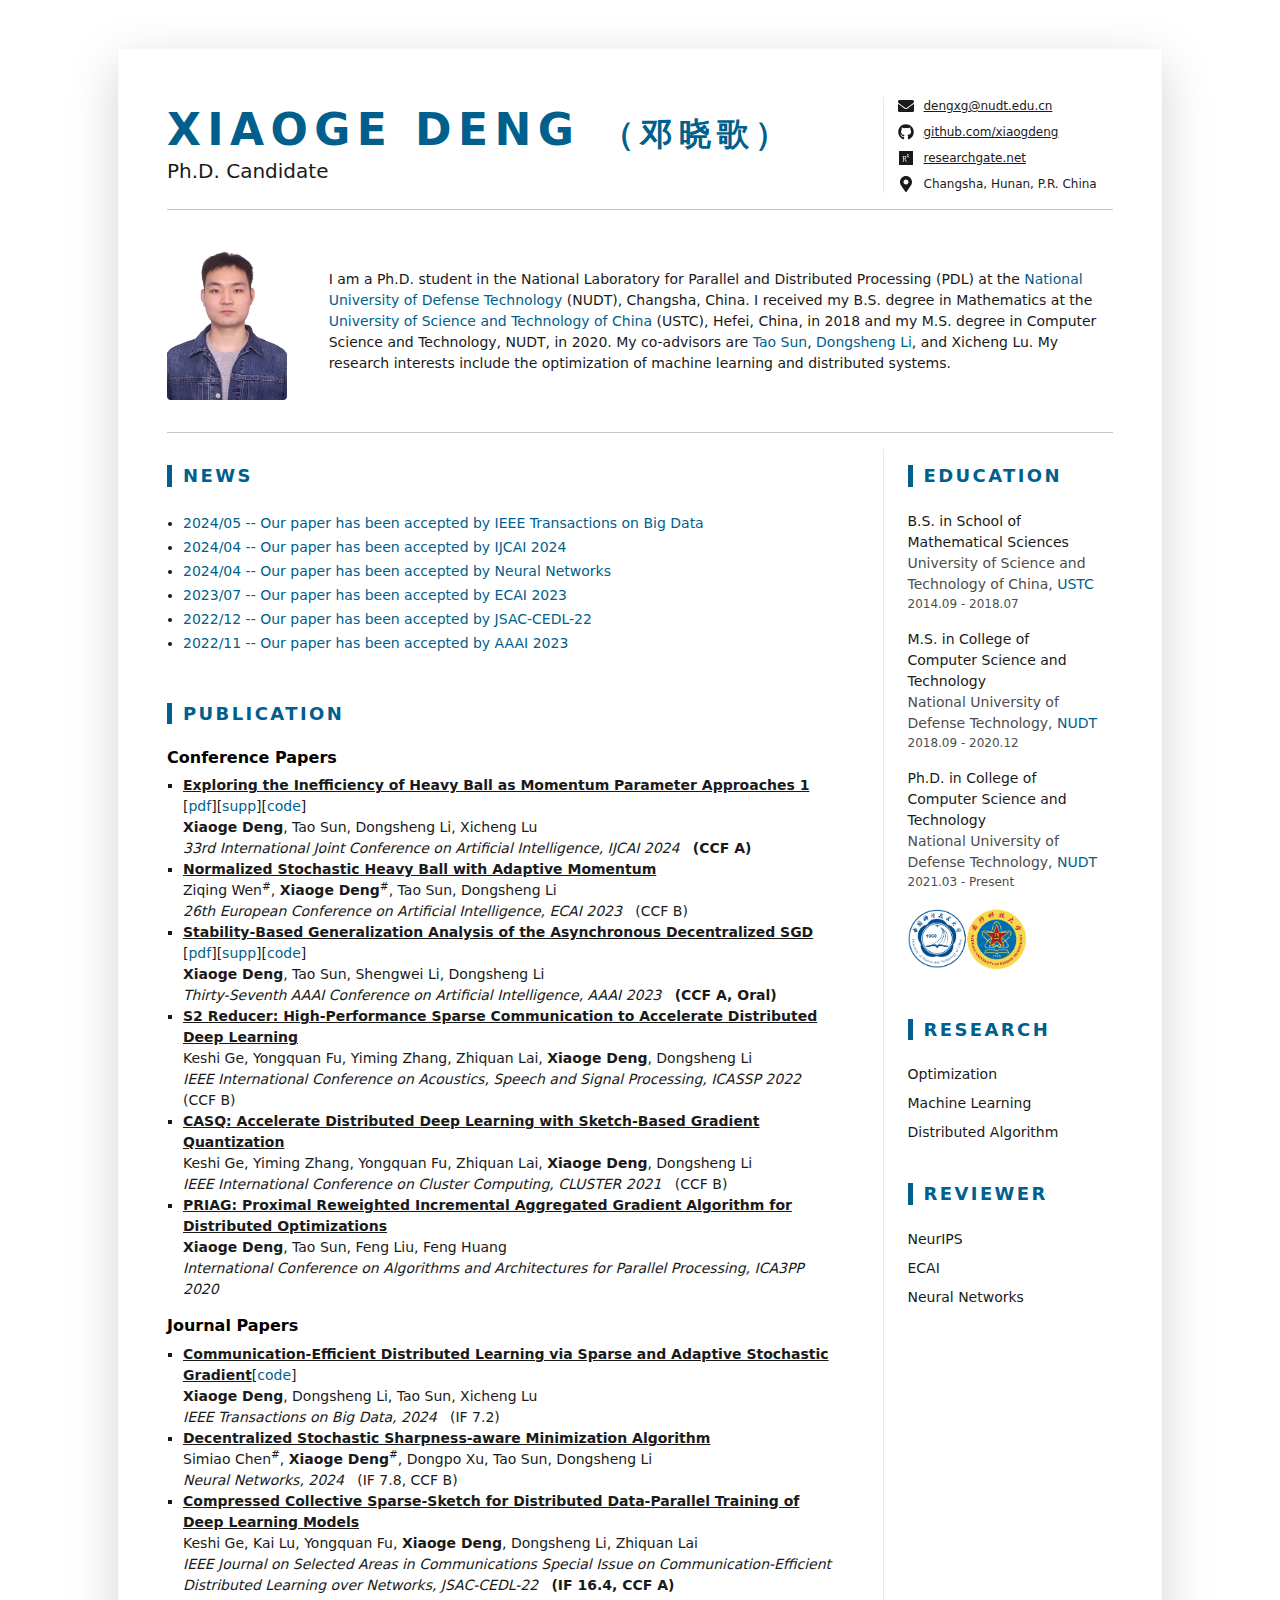
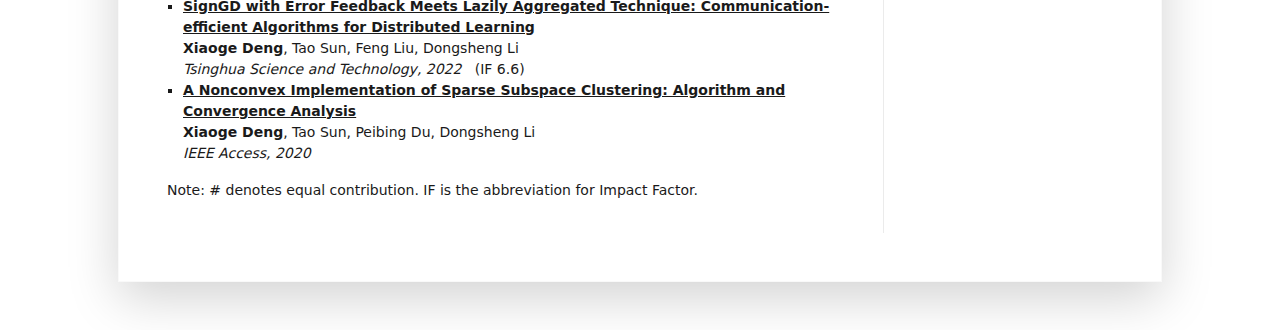
==== index.html @ db587e83 "reviewer" ====
<!DOCTYPE html>
<html lang="en"> 
<head>
	<!--
	<title>Homepage of Xiaoge Deng</title>
	-->
	<title>Xiaoge Deng 邓晓歌</title>
	
	<!-- Meta -->
	<meta charset="utf-8">
	<meta http-equiv="X-UA-Compatible" content="IE=edge">
	<meta name="viewport" content="width=device-width, initial-scale=1.0">
	<meta name="description" content="from the free template 'DevResume' of Xiaoying Riley at 3rd Wave Media">
	<meta name="author" content="dxiaog" >
	<meta name="msvalidate.01" content="BFFDCE0091F31E908159C01A692E9F1B" /> <!-- for url search service of Bing -->
	<link rel="shortcut icon" href="assets/images/ya.svg">
	
	<!-- Google Fonts -->
	<link href="https://fonts.googleapis.com/css?family=Roboto:300,400,500,700,900" rel="stylesheet">
	
	<!-- FontAwesome JS-->
	<script defer src="assets/fontawesome/js/all.min.js"></script>
	
	<!-- Theme CSS -->  
	<link id="theme-style" rel="stylesheet" href="assets/css/devresume.css">

	<!-- Highlight Anchors -->
	<style>
        a:target
		{
			background: hsla(93,60%,80%,0.5);
		}
    </style>
</head>

<body>
	
	<div class="main-wrapper">
		<div class="container px-3 px-lg-5">
			<article class="resume-wrapper mx-auto theme-bg-light p-5 mb-5 my-5 shadow-lg">
				
				<div class="resume-header">
					<div class="row align-items-center">
						<div class="resume-title col-12 col-md-6 col-lg-8 col-xl-9">
							<h2 class="resume-name mb-0 text-uppercase">Xiaoge Deng <font size="6">（邓晓歌）</font></h2>
							<div class="resume-tagline mb-3 mb-md-0">
								Ph.D. Candidate
							</div>
						</div><!--//resume-title-->
						<div class="resume-contact col-12 col-md-6 col-lg-4 col-xl-3">
							<ul class="list-unstyled mb-0">
								<li class="mb-2"><i class="fas fa-envelope fa-fw fa-lg me-2"></i><a class="resume-link" href="mailto:dengxg@nudt.edu.cn">dengxg@nudt.edu.cn</a></li>
								<li class="mb-2"><i class="fab fa-github fa-fw fa-lg me-2"></i><a class="resume-link" href="https://github.com/xiaogdeng">github.com/xiaogdeng</a></li>
								<li class="mb-2"><i class="fab fa-researchgate fa-fw fa-lg me-2"></i><a class="resume-link" href="https://www.researchgate.net/profile/Xiaoge-Deng">researchgate.net</a></li>
								<li class="mb-0"><i class="fas fa-map-marker-alt fa-fw fa-lg me-2"></i>Changsha, Hunan, P.R. China</li>
							</ul>
						</div><!--//resume-contact-->
					</div><!--//row-->
					
				</div><!--//resume-header-->
				<hr>
				<div class="resume-intro py-3">
					<div class="row align-items-center">
						<div class="col-12 col-md-3 col-xl-2 text-center">
						    <img class="resume-profile-image mb-3 mb-md-0 me-md-5  ms-md-0 rounded mx-auto" src="assets/images/resume.jpg" alt="image">
						</div>
						
						<div class="col text-start">
							<p class="mb-0">I am a Ph.D. student in the National Laboratory for Parallel and Distributed Processing (PDL) at the <a class="resume-link-no-underline" href="https://www.nudt.edu.cn/"> National University of Defense Technology</a> (NUDT), Changsha, China. I received my B.S. degree in Mathematics at the <a class="resume-link-no-underline" href="https://www.ustc.edu.cn/">University of Science and Technology of China</a> (USTC), Hefei, China, in 2018 and my M.S. degree in Computer Science and Technology, NUDT, in 2020. My co-advisors are <a class="resume-link-no-underline" href="https://nudtsuntao1991.github.io/">Tao Sun</a>, <a class="resume-link-no-underline" href="https://www.researchgate.net/profile/Dongsheng-Li-3">Dongsheng Li</a>, and Xicheng Lu. My research interests include the optimization of machine learning and distributed systems.</p>
						</div><!--//col-->
					</div>
				</div><!--//resume-intro-->
				<hr>
				<div class="resume-body">
					<div class="row">
						<div class="resume-main col-12 col-lg-8 col-xl-9   pe-0   pe-lg-5">
							<section class="news-section py-3">
								<h3 class="text-uppercase resume-section-heading mb-4">News</h3>
								<div class="item mb-3">
									<div class="item-content">
										<ul class="resume-list-dot">
											<li> <a class="resume-link-no-underline" href="#tbd_2405">2024/05  --  Our paper has been accepted by IEEE Transactions on Big Data</a> </li>
											<li> <a class="resume-link-no-underline" href="#ijcai_2404">2024/04  --  Our paper has been accepted by IJCAI 2024</a> </li>
											<li> <a class="resume-link-no-underline" href="#nn_2404">2024/04  --  Our paper has been accepted by Neural Networks</a> </li>
											<li> <a class="resume-link-no-underline" href="#ecai_2307">2023/07  --  Our paper has been accepted by ECAI 2023</a> </li>
										    <li> <a class="resume-link-no-underline" href="#jsac_2212">2022/12  --  Our paper has been accepted by JSAC-CEDL-22</a> </li>
											<li> <a class="resume-link-no-underline" href="#aaai_2211">2022/11  --  Our paper has been accepted by AAAI 2023</a> </li>
										</ul>
									</div>
								</div><!--//item-->

							</section><!--//work-section-->

							
							<section class="publication-section py-3">
								<h3 class="text-uppercase resume-section-heading mb-4">Publication</h3>
								<div class="item mb-3">
									<div class="item-heading row align-items-center mb-2">
										<h4 class="item-title col-12 col-md-6 col-lg-8 mb-2 mb-md-0">Conference Papers</h4>
									</div>
									<div class="item-content">
										<ul class="resume-list-square">
											<!--
												<a class="resume-link-publication" href="not_found.html">Not found</a> <br>
											-->
											<li>
												<a id="ijcai_2404" class="resume-link-publication" href="https://www.researchgate.net/publication/379894552">Exploring the Inefficiency of Heavy Ball as Momentum Parameter Approaches 1</a> [<a class="resume-link-no-underline" href="pdfs/shbdw.pdf">pdf</a>][<a class="resume-link-no-underline" href="pdfs/Supplementary_Material_for_shbdw.pdf">supp</a>][<a class="resume-link-no-underline" href="https://github.com/xiaogdeng/SHB-DW">code</a>]<br>
												<b>Xiaoge Deng</b>, Tao Sun, Dongsheng Li, Xicheng Lu<br>
												<i>33rd International Joint Conference on Artificial Intelligence, IJCAI 2024</i> &nbsp; <b>(CCF A)</b>
											</li>
											<li>
												<a id="ecai_2307" class="resume-link-publication" href="https://www.researchgate.net/publication/372767787">Normalized Stochastic Heavy Ball with Adaptive Momentum</a> <br>
												Ziqing Wen<sup>#</sup>, <b>Xiaoge Deng</b><sup>#</sup>, Tao Sun, Dongsheng Li<br>
												<i>26th European Conference on Artificial Intelligence, ECAI 2023</i> &nbsp; (CCF B)
											</li>
											<li>
												<a id="aaai_2211" class="resume-link-publication" href="https://ojs.aaai.org/index.php/AAAI/article/view/25894">Stability-Based Generalization Analysis of the Asynchronous Decentralized SGD</a> [<a class="resume-link-no-underline" href="pdfs/Gen-ADSGD.pdf">pdf</a>][<a class="resume-link-no-underline" href="pdfs/Supplementary_Material_for_Gen-ADSGD.pdf">supp</a>][<a class="resume-link-no-underline" href="https://github.com/xiaogdeng/Generalization-ADSGD">code</a>]<br>
												<b>Xiaoge Deng</b>, Tao Sun, Shengwei Li, Dongsheng Li<br>
												<i>Thirty-Seventh AAAI Conference on Artificial Intelligence, AAAI 2023</i> &nbsp; <b>(CCF A, Oral)</b>
											</li>
											<li>
												<a class="resume-link-publication" href="https://ieeexplore.ieee.org/document/9747408">S2 Reducer: High-Performance Sparse Communication to Accelerate Distributed Deep Learning</a> <br>
												Keshi Ge, Yongquan Fu, Yiming Zhang, Zhiquan Lai, <b>Xiaoge Deng</b>, Dongsheng Li<br>
												<i>IEEE International Conference on Acoustics, Speech and Signal Processing, ICASSP 2022</i> &nbsp; (CCF B)
											</li>
											<li>
												<a class="resume-link-publication" href="https://ieeexplore.ieee.org/document/9555965">CASQ: Accelerate Distributed Deep Learning with Sketch-Based Gradient Quantization</a> <br>
												Keshi Ge, Yiming Zhang, Yongquan Fu, Zhiquan Lai, <b>Xiaoge Deng</b>, Dongsheng Li<br>
												<i>IEEE International Conference on Cluster Computing, CLUSTER 2021</i> &nbsp; (CCF B)
											</li>
											<li>
												<a class="resume-link-publication" href="https://link.springer.com/chapter/10.1007/978-3-030-60245-1_34">PRIAG: Proximal Reweighted Incremental Aggregated Gradient Algorithm for Distributed Optimizations</a> <br>
												<b>Xiaoge Deng</b>, Tao Sun, Feng Liu, Feng Huang<br>
												<i>International Conference on Algorithms and Architectures for Parallel Processing, ICA3PP 2020</i>
											</li>
										</ul>
									</div>
								</div><!--//item-->

								<div class="item mb-3">
									<div class="item-heading row align-items-center mb-2">
										<h4 class="item-title col-12 col-md-6 col-lg-8 mb-2 mb-md-0">Journal Papers</h4>
									</div>
									<div class="item-content">
										<ul class="resume-list-square">
											<!--
											<li>
												<a class="resume-link-publication" href="https://ieeexplore.ieee.org/document/9040629">A Nonconvex Implementation of Sparse Subspace Clustering: Algorithm and Convergence Analysis</a> [<a class="resume-link-no-underline" href="not_found.html">code</a>]<br>
												Xiaoge Deng, Tao Sun, Peibing Du, Dongsheng Li<br>
												<i>IEEE Access 2020</i>
											</li>
											-->
											<li>
												<a id="tbd_2405" class="resume-link-publication" href="https://ieeexplore.ieee.org/document/10542408">Communication-Efficient Distributed Learning via Sparse and Adaptive Stochastic Gradient</a>[<a class="resume-link-no-underline" href="https://github.com/xiaogdeng/SASG">code</a>]<br>
												<b>Xiaoge Deng</b>, Dongsheng Li, Tao Sun, Xicheng Lu<br>
												<i>IEEE Transactions on Big Data, 2024</i> &nbsp; (IF 7.2)
											</li>
											<li>
												<a id="nn_2404" class="resume-link-publication" href="https://www.sciencedirect.com/science/article/pii/S0893608024002491">Decentralized Stochastic Sharpness-aware Minimization Algorithm</a><br>
												Simiao Chen<sup>#</sup>, <b>Xiaoge Deng</b><sup>#</sup>, Dongpo Xu, Tao Sun, Dongsheng Li<br>
												<i>Neural Networks, 2024</i> &nbsp; (IF 7.8, CCF B)
											</li>
											<li>
												<a id="jsac_2212" class="resume-link-publication" href="https://ieeexplore.ieee.org/document/10050389">Compressed Collective Sparse-Sketch for Distributed Data-Parallel Training of Deep Learning Models</a><br>
												Keshi Ge, Kai Lu, Yongquan Fu, <b>Xiaoge Deng</b>, Dongsheng Li, Zhiquan Lai<br>
												<i>IEEE Journal on Selected Areas in Communications Special Issue on Communication-Efficient Distributed Learning over Networks, JSAC-CEDL-22</i> &nbsp; <b>(IF 16.4, CCF A)</b>
											</li>
											<li>
												<a class="resume-link-publication" href="https://ieeexplore.ieee.org/document/9515790">SignGD with Error Feedback Meets Lazily Aggregated Technique: Communication-efficient Algorithms for Distributed Learning</a> <br>
												<b>Xiaoge Deng</b>, Tao Sun, Feng Liu, Dongsheng Li<br>
												<i>Tsinghua Science and Technology, 2022</i> &nbsp; (IF 6.6)
											</li>	
											<li>
												<a class="resume-link-publication" href="https://ieeexplore.ieee.org/document/9040629">A Nonconvex Implementation of Sparse Subspace Clustering: Algorithm and Convergence Analysis</a> <br>
												<b>Xiaoge Deng</b>, Tao Sun, Peibing Du, Dongsheng Li<br>
												<i>IEEE Access, 2020</i>
											</li>
										</ul>
										Note: # denotes equal contribution. IF is the abbreviation for Impact Factor.
									</div>
								</div><!--//item-->

							</section><!--//project-section-->	
						</div><!--//resume-main-->
						
					

						<aside class="resume-aside col-12 col-lg-4 col-xl-3 px-lg-4 pb-lg-4">
									<section class="education-section py-3">
										<h3 class="text-uppercase resume-section-heading mb-4">Education</h3>
										<ul class="list-unstyled resume-education-list">
											<li class="mb-3">
												<div class="resume-degree font-weight-bold">B.S. in School of Mathematical Sciences</div>
												<div class="resume-degree-org text-muted">University of Science and Technology of China, <a class="resume-link-no-underline" href="https://www.ustc.edu.cn/">USTC</a></div>
												<div class="resume-degree-time text-muted">2014.09 - 2018.07</div>
											</li>
											<li class="mb-3">
												<div class="resume-degree font-weight-bold">M.S. in College of Computer Science and Technology</div>
												<div class="resume-degree-org text-muted">National University of Defense Technology, <a class="resume-link-no-underline" href="https://www.nudt.edu.cn/"> NUDT</a></div>
												<div class="resume-degree-time text-muted">2018.09 - 2020.12</div>
											</li>
											<li class="mb-3">
												<div class="resume-degree font-weight-bold">Ph.D. in College of Computer Science and Technology</div>
												<div class="resume-degree-org text-muted">National University of Defense Technology, <a class="resume-link-no-underline" href="https://www.nudt.edu.cn/"> NUDT</a></div>
												<div class="resume-degree-time text-muted">2021.03 - Present</div>
											</li>
											<li class="mb-0">
												<div class="col-12 col-md-3 col-xl-2 text-center">
													<img class="resume-profile-image mb-3 mb-md-0 me-md-5  ms-md-0 rounded mx-auto" src="assets/images/edulogo.jpg" alt="image">
												</div>
											</li>
										</ul>
									</section><!--//education-section-->
									
									<section class="skills-section py-3">
										<h3 class="text-uppercase resume-section-heading mb-4">Research</h3>
										<ul class="list-unstyled resume-interests-list mb-0">
											<li class="mb-2">Optimization</li>
											<li class="mb-2">Machine Learning</li>
											<li class="mb-2">Distributed Algorithm</li>
										</ul>
									</section><!--//research-section-->

									<section class="skills-section py-3">
										<h3 class="text-uppercase resume-section-heading mb-4">Reviewer</h3>
										<ul class="list-unstyled resume-interests-list mb-0">
											<li class="mb-2">NeurIPS</li>
											<li class="mb-2">ECAI</li>
											<li class="mb-2">Neural Networks</li>
										</ul>
									</section><!--//research-section-->

								</aside><!--//resume-aside-->
					</div><!--//row-->
				</div><!--//resume-body-->

<!--				<hr>-->
<!--				<div class="resume-footer text-center">-->
<!--					<ul class="resume-social-list list-inline mx-auto mb-0 d-inline-block text-muted">-->
<!--								<li class="list-inline-item mb-lg-0 me-3"><a class="resume-link" href="#"><i class="fab fa-github-square fa-2x me-2" data-fa-transform="down-4"></i><span class="d-none d-lg-inline-block text-muted">github.com/username</span></a></li>-->
<!--								<li class="list-inline-item mb-lg-0 me-3"><a class="resume-link" href="#"><i class="fab fa-linkedin fa-2x me-2" data-fa-transform="down-4"></i><span class="d-none d-lg-inline-block text-muted">linkedin.com/in/username</span></a></li>-->
<!--								<li class="list-inline-item mb-lg-0 me-lg-3"><a class="resume-link" href="#"><i class="fab fa-twitter-square fa-2x me-2" data-fa-transform="down-4"></i><span class="d-none d-lg-inline-block text-muted">@twittername</span></a></li>-->
<!--							</ul>-->
<!--				</div>&lt;!&ndash;//resume-footer&ndash;&gt;-->
			</article>
					
		</div><!--//container-->
				
<!--				<footer class="footer text-center py-4">-->
<!--					&lt;!&ndash;/* This template is free as long as you keep the footer attribution link. If you'd like to use the template without the attribution link, you can buy the commercial license via our website: themes.3rdwavemedia.com Thank you for your support. :) */&ndash;&gt;-->
<!--					<small class="copyright text-muted">Designed with <i class="fas fa-heart"></i> by <a class="theme-link" href="http://themes.3rdwavemedia.com" target="_blank">Xiaoying Riley</a> for developers</small>-->
<!--				</footer>-->
				
	</div><!--//main-wrapper-->
			

</body>
</html>
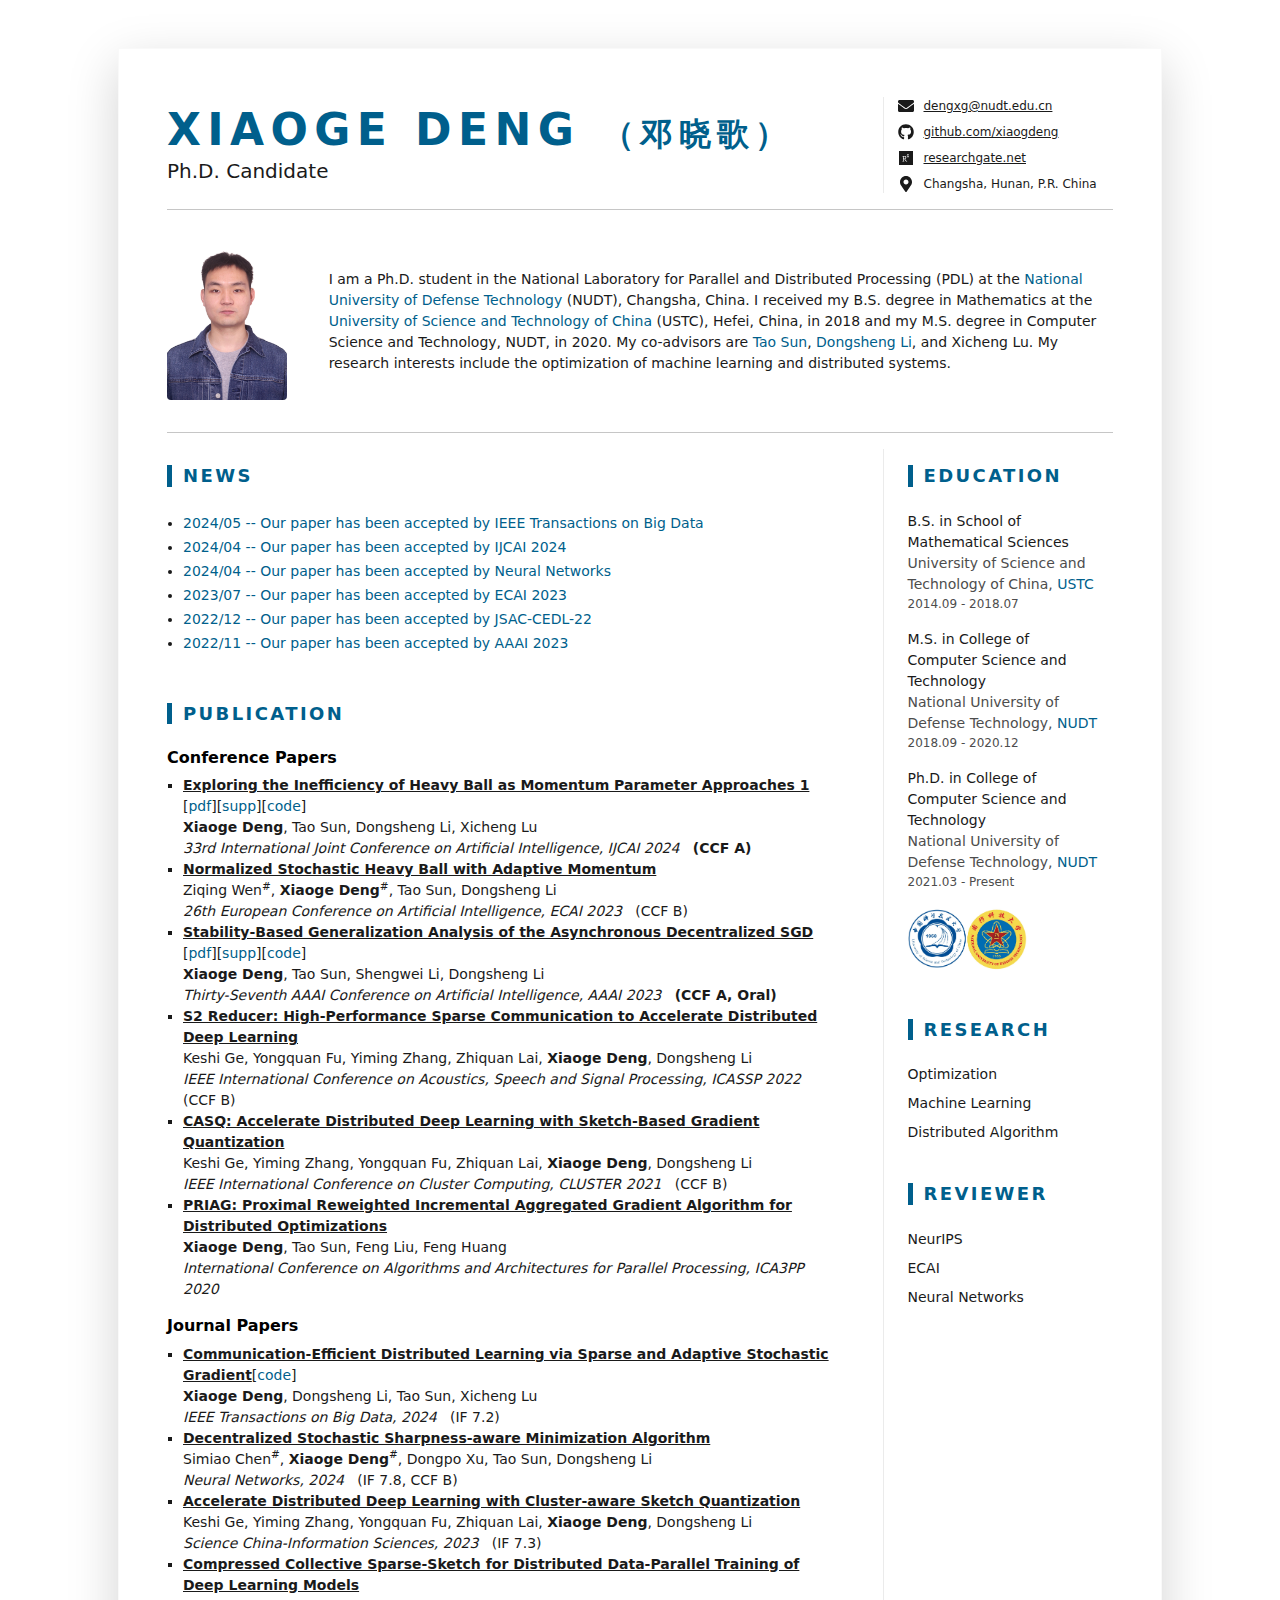
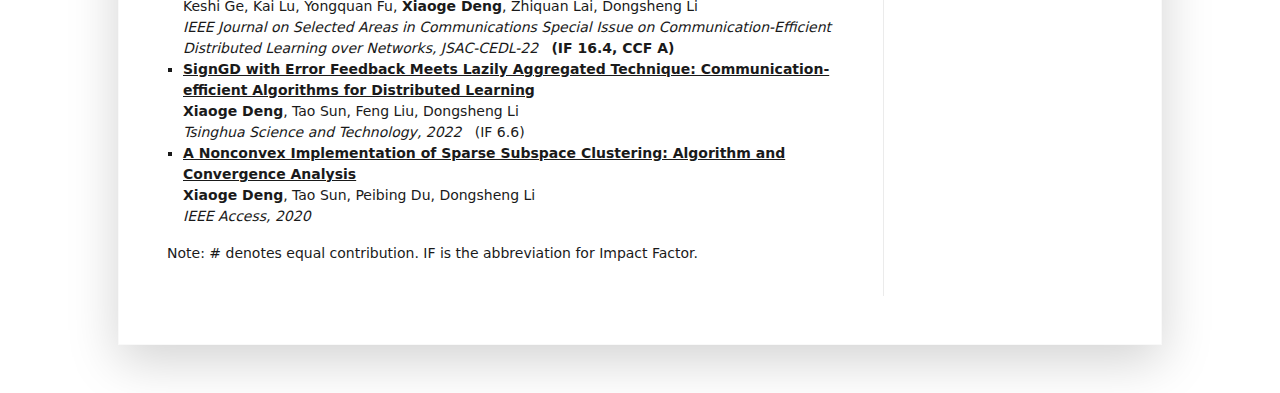
==== commit 5d0d2e45: "SCIS" ====
--- a/index.html
+++ b/index.html
@@ -161,8 +161,13 @@
 												<i>Neural Networks, 2024</i> &nbsp; (IF 7.8, CCF B)
 											</li>
 											<li>
+												<a class="resume-link-publication" href="https://link.springer.com/article/10.1007/s11432-021-3532-8">Accelerate Distributed Deep Learning with Cluster-aware Sketch Quantization</a> <br>
+												Keshi Ge, Yiming Zhang, Yongquan Fu, Zhiquan Lai, <b>Xiaoge Deng</b>, Dongsheng Li<br>
+												<i>Science China-Information Sciences, 2023</i> &nbsp; (IF 7.3)
+											</li>
+											<li>
 												<a id="jsac_2212" class="resume-link-publication" href="https://ieeexplore.ieee.org/document/10050389">Compressed Collective Sparse-Sketch for Distributed Data-Parallel Training of Deep Learning Models</a><br>
-												Keshi Ge, Kai Lu, Yongquan Fu, <b>Xiaoge Deng</b>, Dongsheng Li, Zhiquan Lai<br>
+												Keshi Ge, Kai Lu, Yongquan Fu, <b>Xiaoge Deng</b>, Zhiquan Lai, Dongsheng Li<br>
 												<i>IEEE Journal on Selected Areas in Communications Special Issue on Communication-Efficient Distributed Learning over Networks, JSAC-CEDL-22</i> &nbsp; <b>(IF 16.4, CCF A)</b>
 											</li>
 											<li>
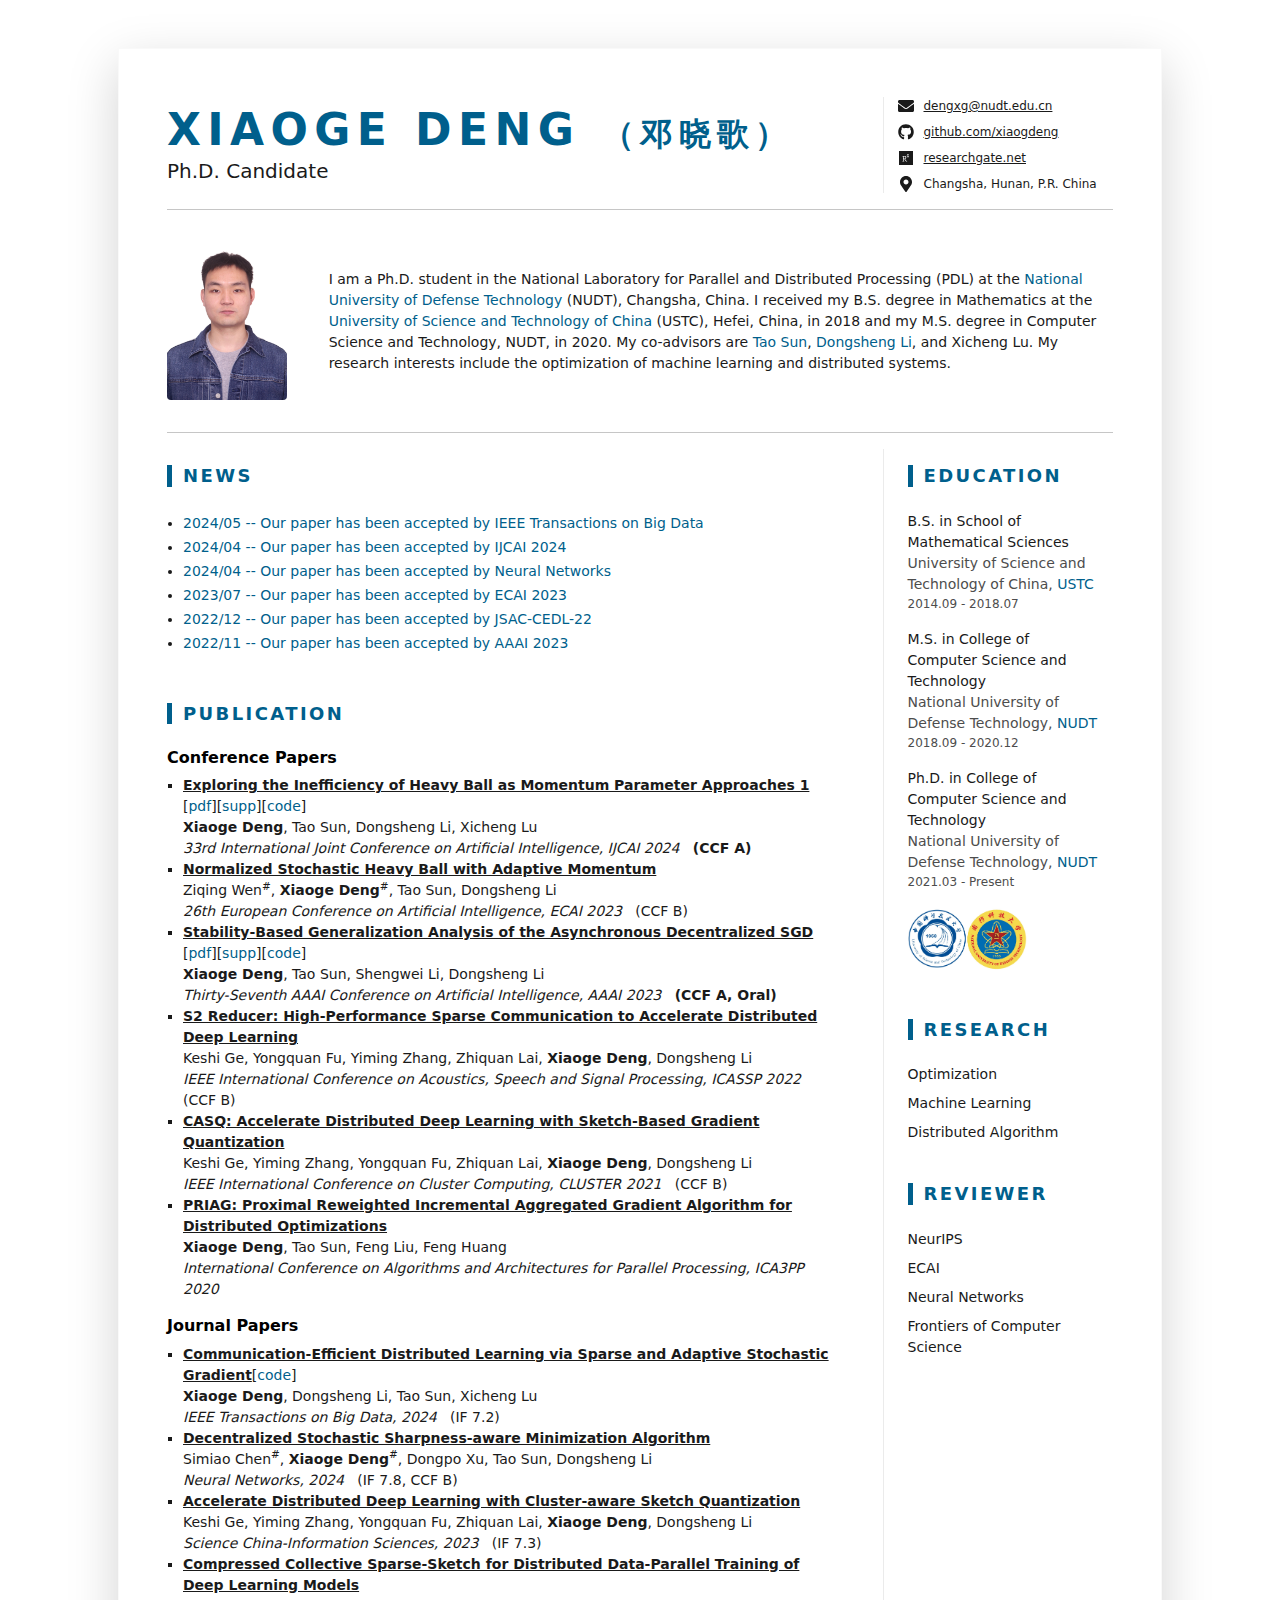
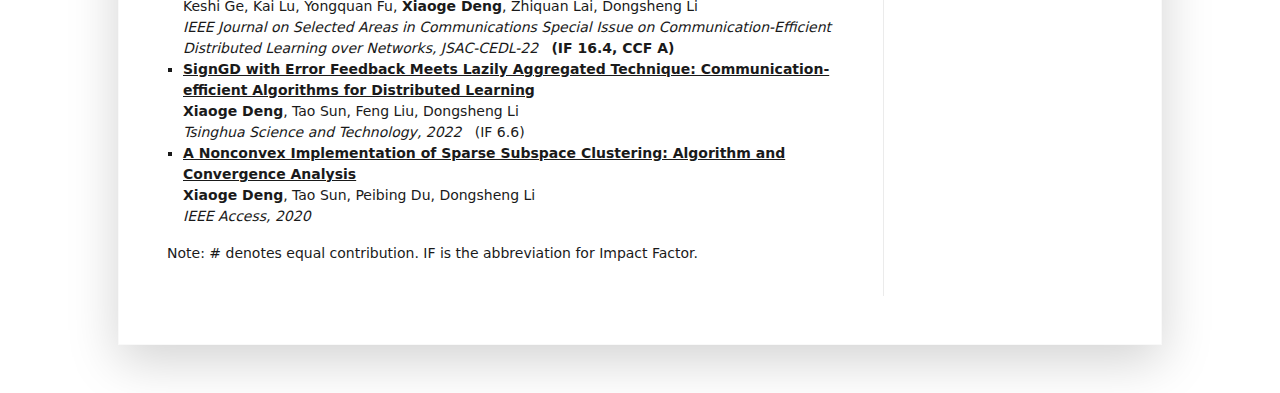
==== commit b47333a3: "reviewer" ====
--- a/index.html
+++ b/index.html
@@ -232,6 +232,7 @@
 											<li class="mb-2">NeurIPS</li>
 											<li class="mb-2">ECAI</li>
 											<li class="mb-2">Neural Networks</li>
+											<li class="mb-2">Frontiers of Computer Science</li>
 										</ul>
 									</section><!--//research-section-->
 
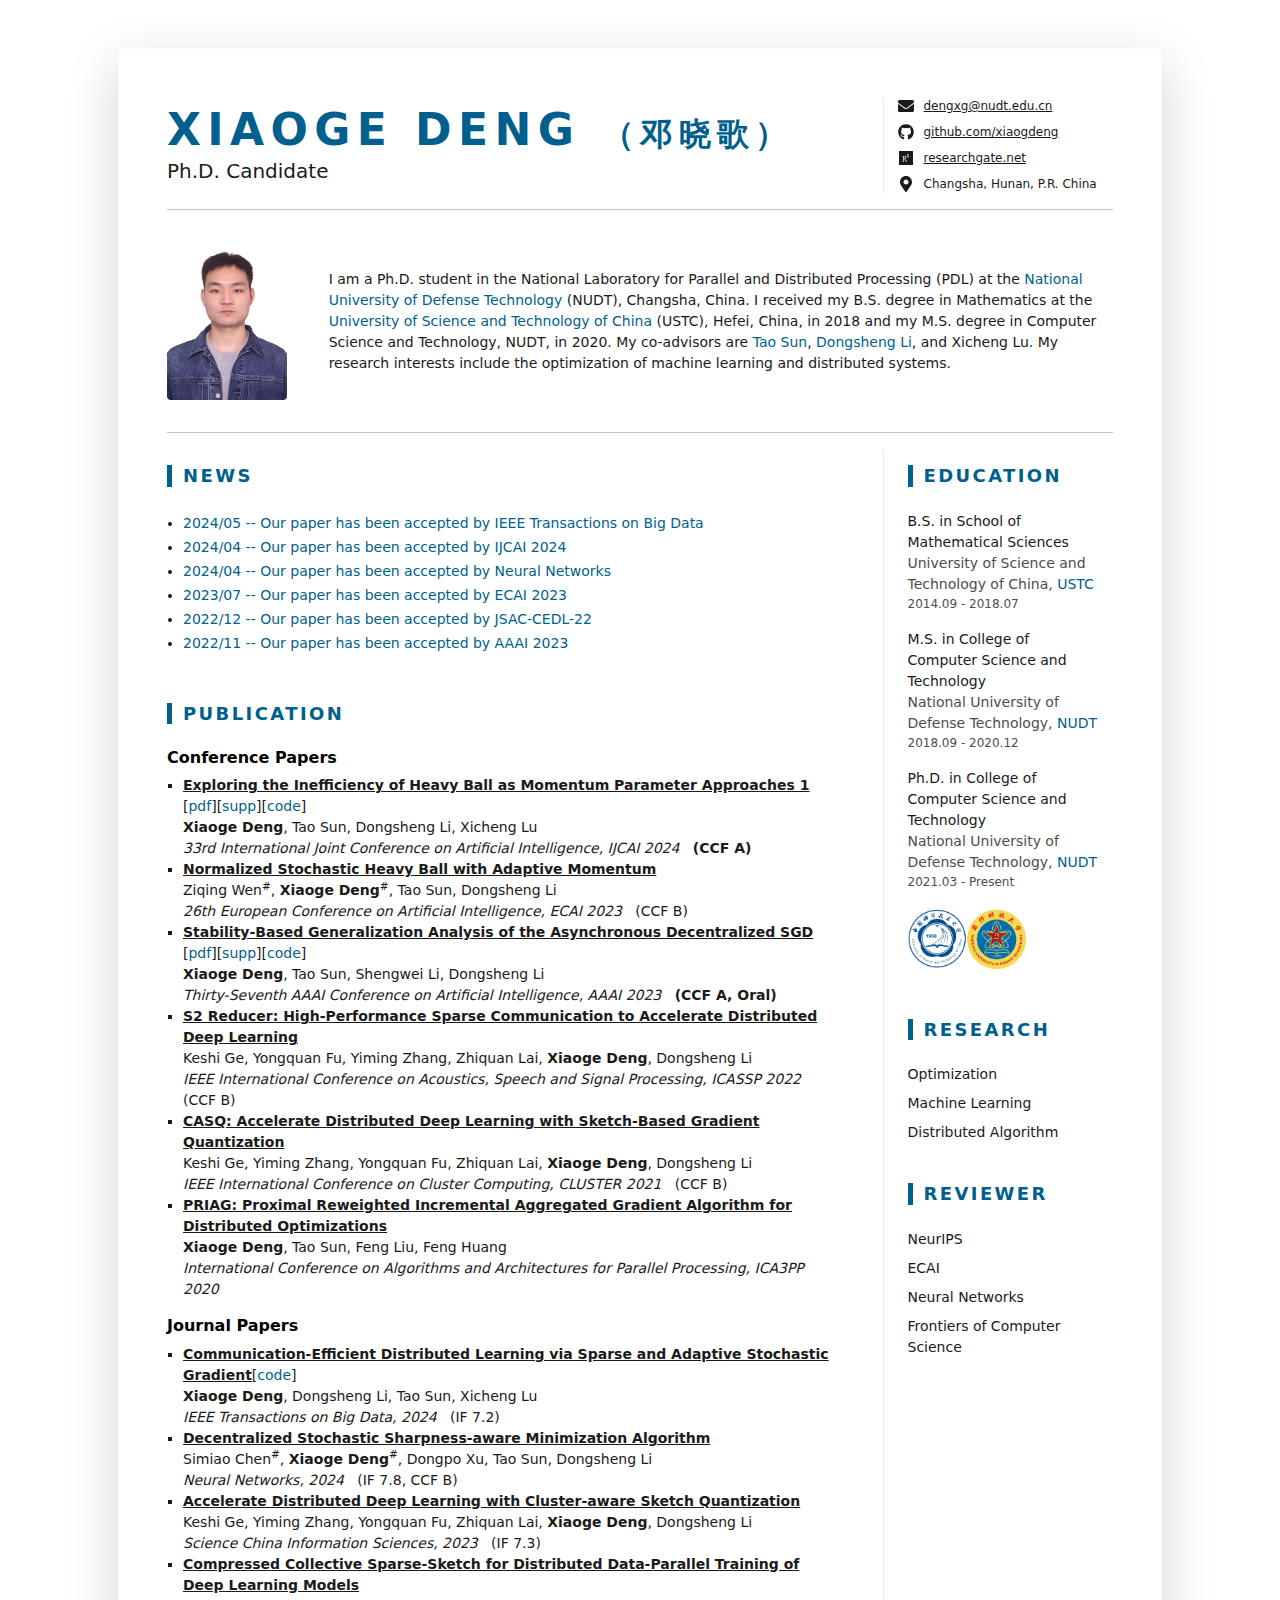
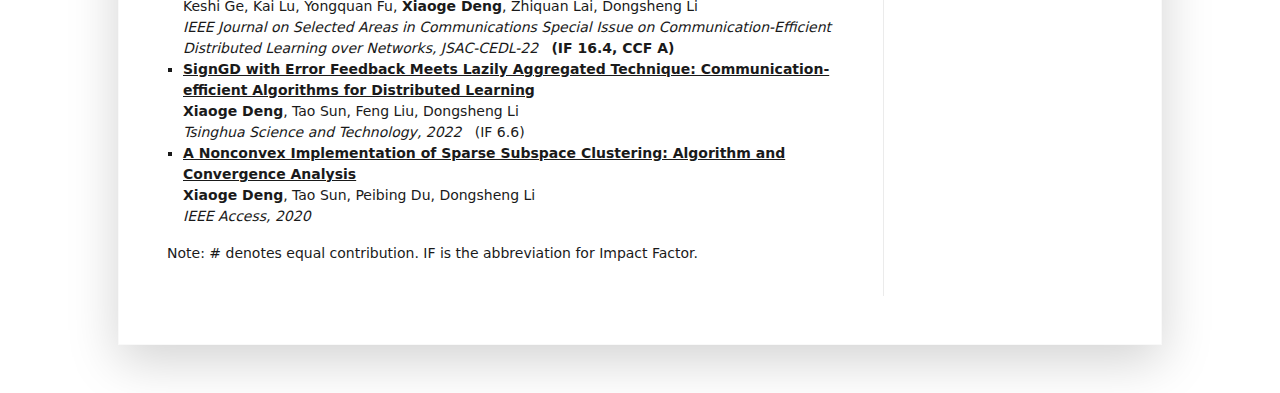
==== commit 84048318: "ijcai" ====
--- a/index.html
+++ b/index.html
@@ -104,7 +104,7 @@
 												<a class="resume-link-publication" href="not_found.html">Not found</a> <br>
 											-->
 											<li>
-												<a id="ijcai_2404" class="resume-link-publication" href="https://www.researchgate.net/publication/379894552">Exploring the Inefficiency of Heavy Ball as Momentum Parameter Approaches 1</a> [<a class="resume-link-no-underline" href="pdfs/shbdw.pdf">pdf</a>][<a class="resume-link-no-underline" href="pdfs/Supplementary_Material_for_shbdw.pdf">supp</a>][<a class="resume-link-no-underline" href="https://github.com/xiaogdeng/SHB-DW">code</a>]<br>
+												<a id="ijcai_2404" class="resume-link-publication" href="https://www.ijcai.org/proceedings/2024/431">Exploring the Inefficiency of Heavy Ball as Momentum Parameter Approaches 1</a> [<a class="resume-link-no-underline" href="pdfs/shbdw.pdf">pdf</a>][<a class="resume-link-no-underline" href="pdfs/Supplementary_Material_for_shbdw.pdf">supp</a>][<a class="resume-link-no-underline" href="https://github.com/xiaogdeng/SHB-DW">code</a>]<br>
 												<b>Xiaoge Deng</b>, Tao Sun, Dongsheng Li, Xicheng Lu<br>
 												<i>33rd International Joint Conference on Artificial Intelligence, IJCAI 2024</i> &nbsp; <b>(CCF A)</b>
 											</li>
@@ -163,7 +163,7 @@
 											<li>
 												<a class="resume-link-publication" href="https://link.springer.com/article/10.1007/s11432-021-3532-8">Accelerate Distributed Deep Learning with Cluster-aware Sketch Quantization</a> <br>
 												Keshi Ge, Yiming Zhang, Yongquan Fu, Zhiquan Lai, <b>Xiaoge Deng</b>, Dongsheng Li<br>
-												<i>Science China-Information Sciences, 2023</i> &nbsp; (IF 7.3)
+												<i>Science China Information Sciences, 2023</i> &nbsp; (IF 7.3)
 											</li>
 											<li>
 												<a id="jsac_2212" class="resume-link-publication" href="https://ieeexplore.ieee.org/document/10050389">Compressed Collective Sparse-Sketch for Distributed Data-Parallel Training of Deep Learning Models</a><br>
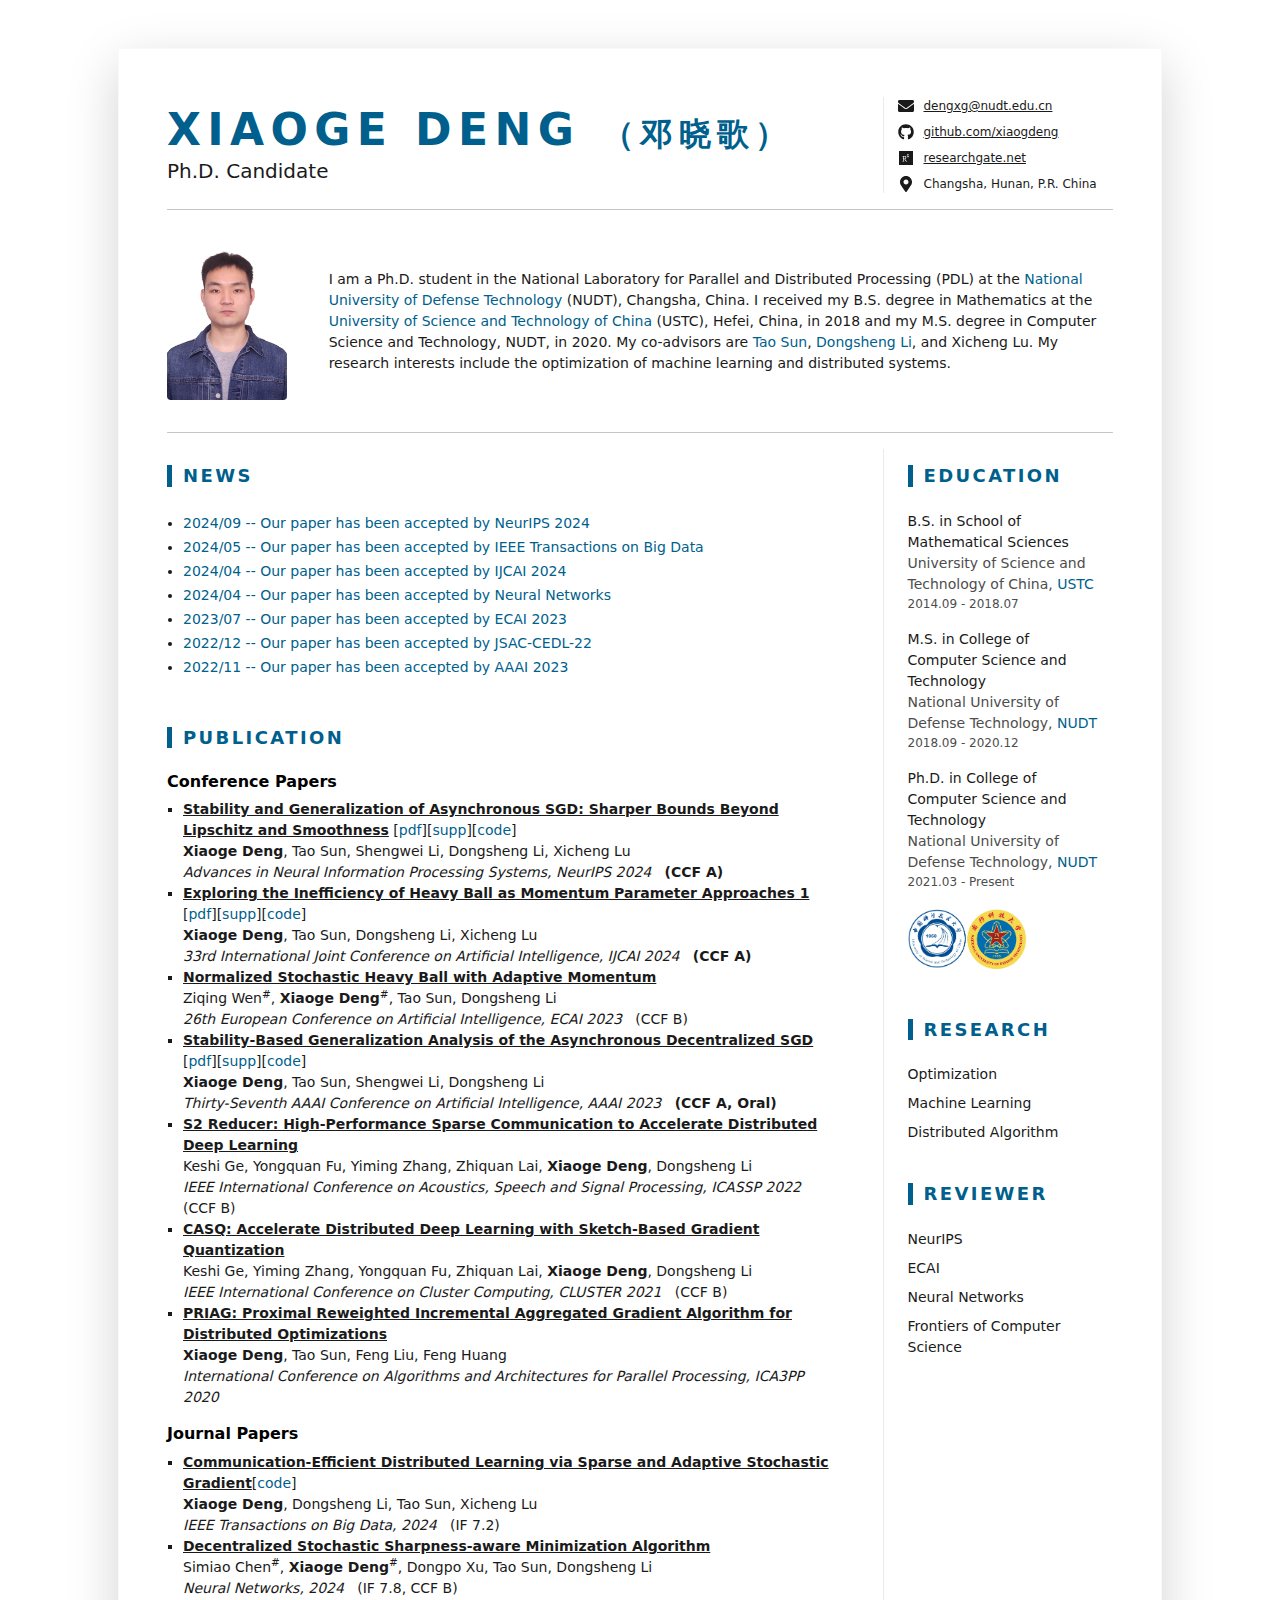
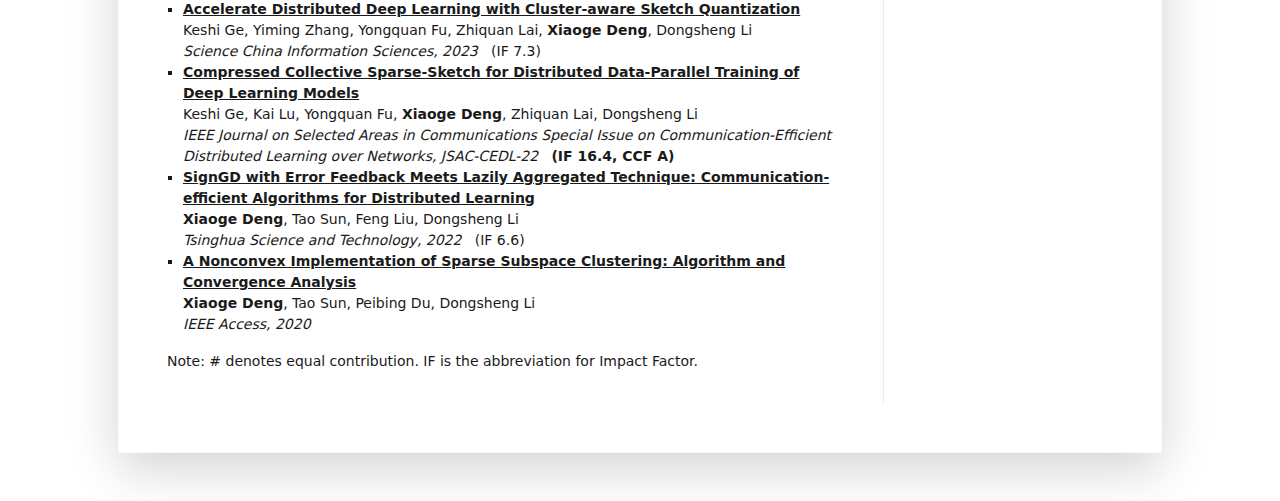
==== commit 1c526a4f: "neurips2024" ====
--- a/index.html
+++ b/index.html
@@ -79,6 +79,7 @@
 								<div class="item mb-3">
 									<div class="item-content">
 										<ul class="resume-list-dot">
+											<li> <a class="resume-link-no-underline" href="#neurips_2409">2024/09  --  Our paper has been accepted by NeurIPS 2024</a> </li>
 											<li> <a class="resume-link-no-underline" href="#tbd_2405">2024/05  --  Our paper has been accepted by IEEE Transactions on Big Data</a> </li>
 											<li> <a class="resume-link-no-underline" href="#ijcai_2404">2024/04  --  Our paper has been accepted by IJCAI 2024</a> </li>
 											<li> <a class="resume-link-no-underline" href="#nn_2404">2024/04  --  Our paper has been accepted by Neural Networks</a> </li>
@@ -104,12 +105,17 @@
 												<a class="resume-link-publication" href="not_found.html">Not found</a> <br>
 											-->
 											<li>
+												<a id="neurips_2409" class="resume-link-publication" href="https://neurips.cc/virtual/2024/poster/94500">Stability and Generalization of Asynchronous SGD: Sharper Bounds Beyond Lipschitz and Smoothness</a> [<a class="resume-link-no-underline" href="pdfs/neurips_2024.pdf">pdf</a>][<a class="resume-link-no-underline" href="pdfs/neurips_2024.pdf">supp</a>][<a class="resume-link-no-underline" href="https://github.com/xiaogdeng/Generalization-ASGD">code</a>]<br>
+												<b>Xiaoge Deng</b>, Tao Sun, Shengwei Li, Dongsheng Li, Xicheng Lu<br>
+												<i>Advances in Neural Information Processing Systems, NeurIPS 2024</i> &nbsp; <b>(CCF A)</b>
+											</li>
+											<li>
 												<a id="ijcai_2404" class="resume-link-publication" href="https://www.ijcai.org/proceedings/2024/431">Exploring the Inefficiency of Heavy Ball as Momentum Parameter Approaches 1</a> [<a class="resume-link-no-underline" href="pdfs/shbdw.pdf">pdf</a>][<a class="resume-link-no-underline" href="pdfs/Supplementary_Material_for_shbdw.pdf">supp</a>][<a class="resume-link-no-underline" href="https://github.com/xiaogdeng/SHB-DW">code</a>]<br>
 												<b>Xiaoge Deng</b>, Tao Sun, Dongsheng Li, Xicheng Lu<br>
 												<i>33rd International Joint Conference on Artificial Intelligence, IJCAI 2024</i> &nbsp; <b>(CCF A)</b>
 											</li>
 											<li>
-												<a id="ecai_2307" class="resume-link-publication" href="https://www.researchgate.net/publication/372767787">Normalized Stochastic Heavy Ball with Adaptive Momentum</a> <br>
+												<a id="ecai_2307" class="resume-link-publication" href="https://ebooks.iospress.nl/doi/10.3233/FAIA230568">Normalized Stochastic Heavy Ball with Adaptive Momentum</a> <br>
 												Ziqing Wen<sup>#</sup>, <b>Xiaoge Deng</b><sup>#</sup>, Tao Sun, Dongsheng Li<br>
 												<i>26th European Conference on Artificial Intelligence, ECAI 2023</i> &nbsp; (CCF B)
 											</li>
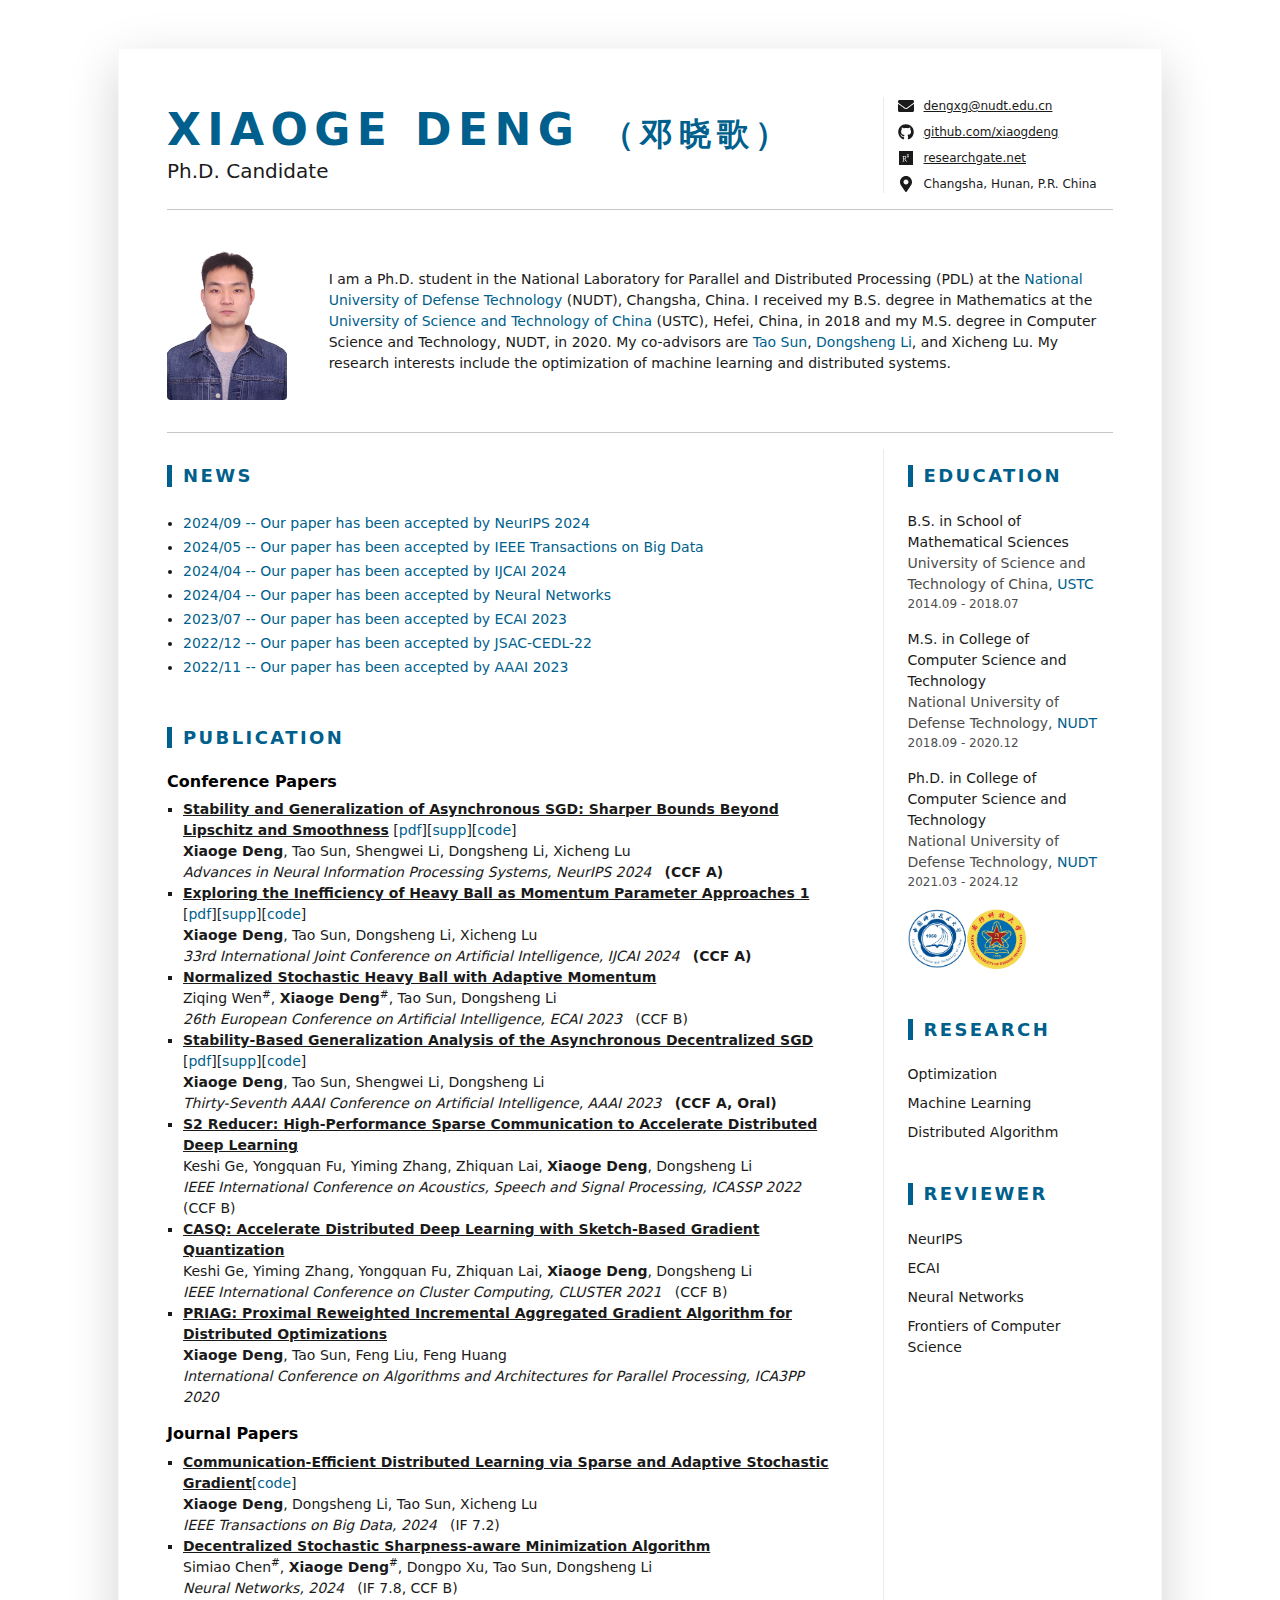
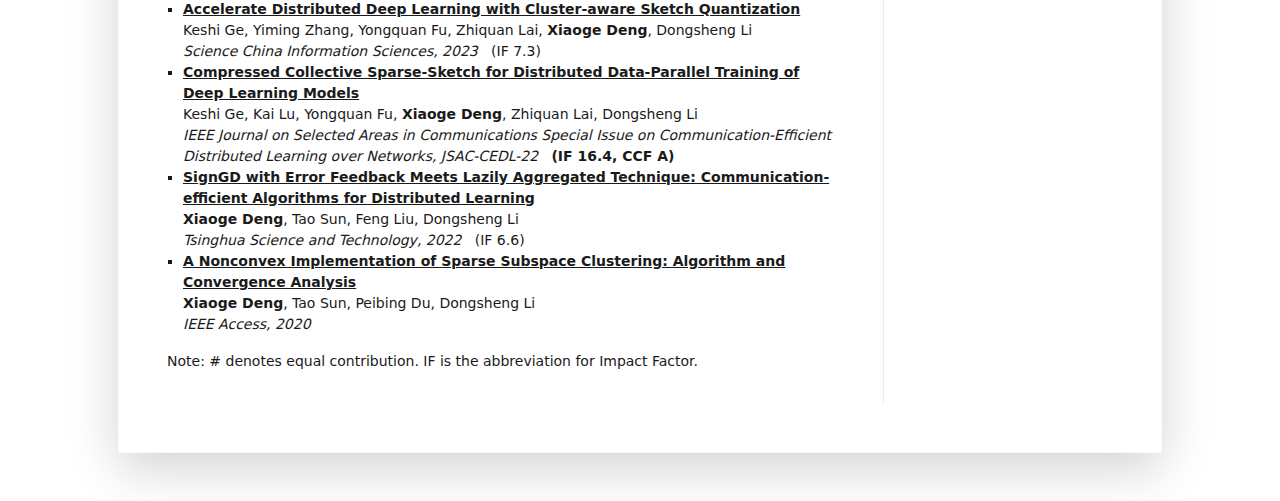
==== commit 237ee161: "2024" ====
--- a/index.html
+++ b/index.html
@@ -213,7 +213,7 @@
 											<li class="mb-3">
 												<div class="resume-degree font-weight-bold">Ph.D. in College of Computer Science and Technology</div>
 												<div class="resume-degree-org text-muted">National University of Defense Technology, <a class="resume-link-no-underline" href="https://www.nudt.edu.cn/"> NUDT</a></div>
-												<div class="resume-degree-time text-muted">2021.03 - Present</div>
+												<div class="resume-degree-time text-muted">2021.03 - 2024.12</div>
 											</li>
 											<li class="mb-0">
 												<div class="col-12 col-md-3 col-xl-2 text-center">
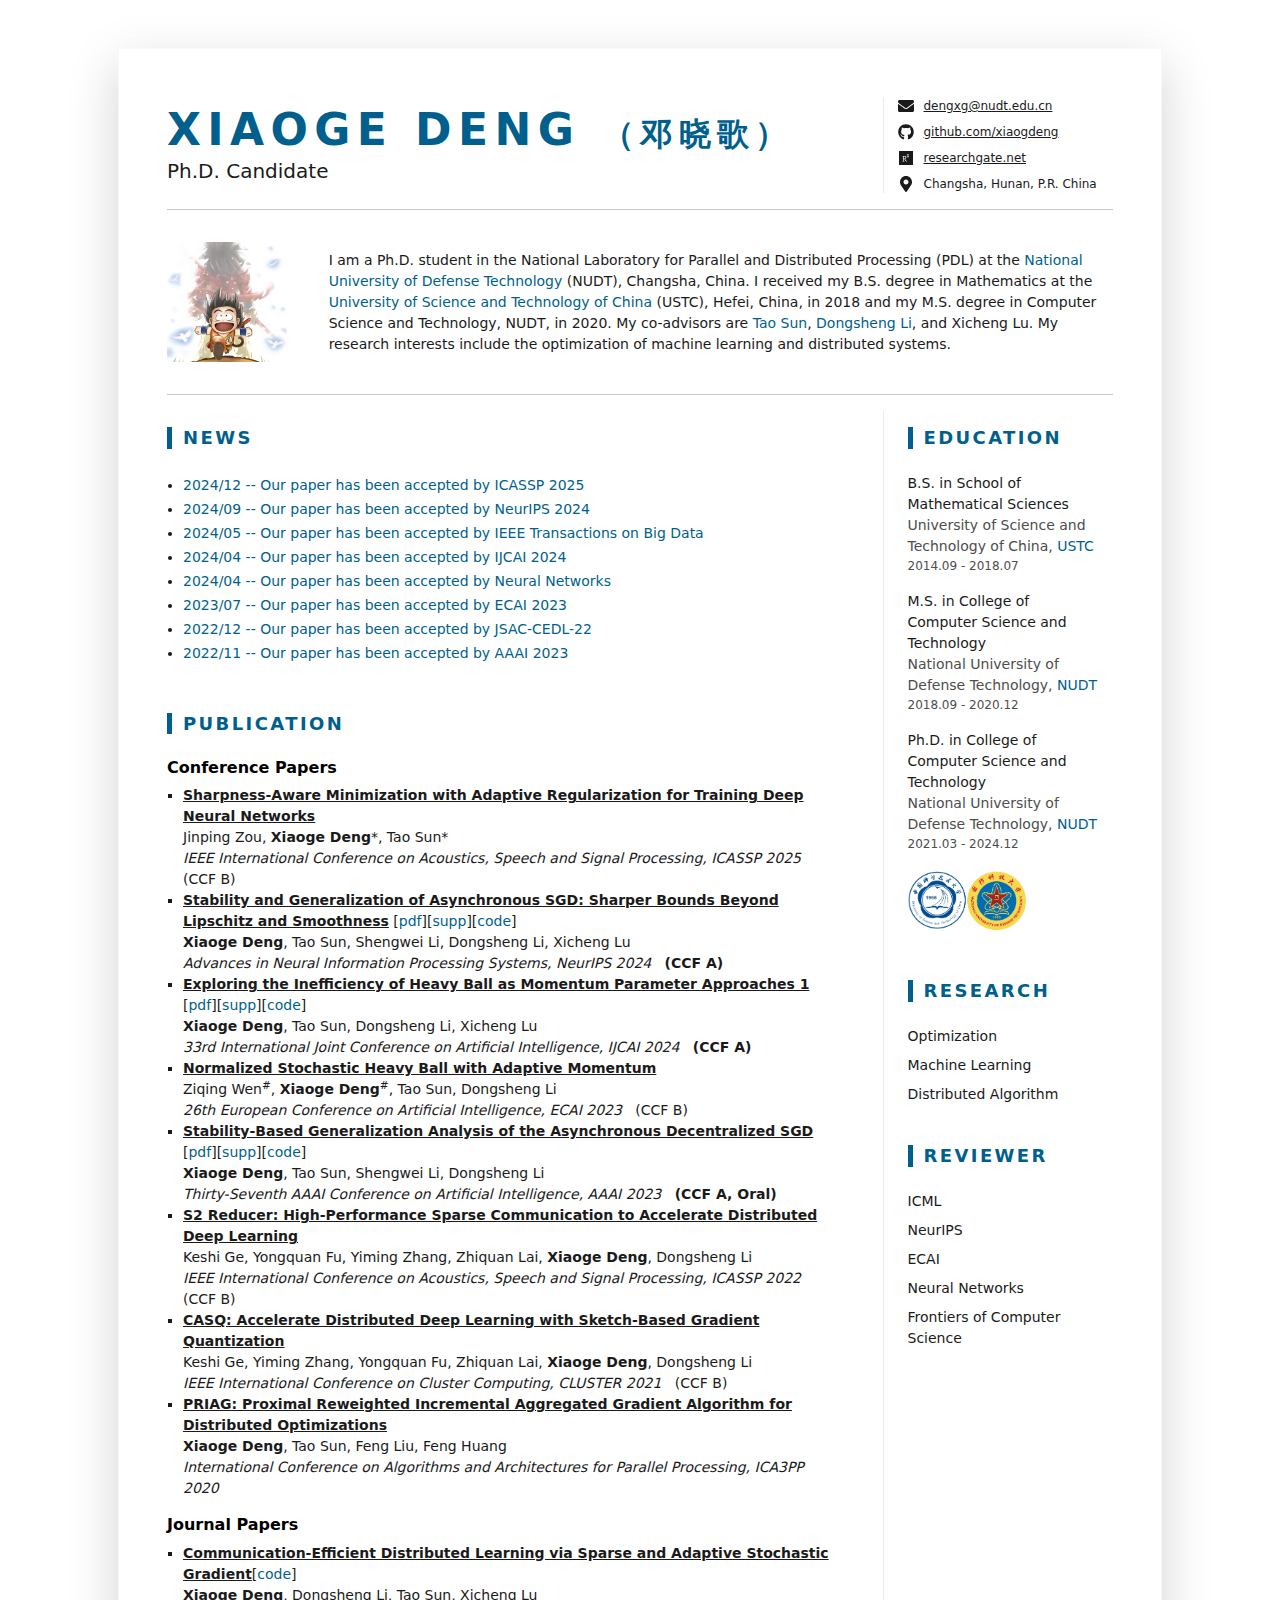
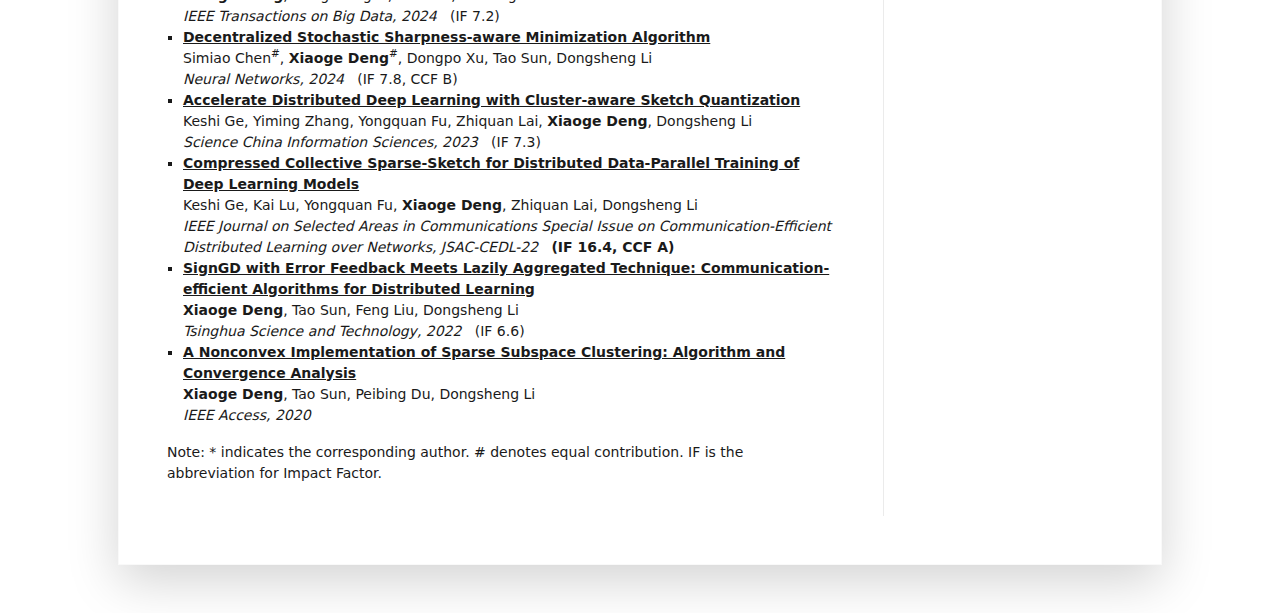
==== commit 30487063: "doctor" ====
--- a/index.html
+++ b/index.html
@@ -62,7 +62,7 @@
 				<div class="resume-intro py-3">
 					<div class="row align-items-center">
 						<div class="col-12 col-md-3 col-xl-2 text-center">
-						    <img class="resume-profile-image mb-3 mb-md-0 me-md-5  ms-md-0 rounded mx-auto" src="assets/images/resume.jpg" alt="image">
+						    <img class="resume-profile-image mb-3 mb-md-0 me-md-5  ms-md-0 rounded mx-auto" src="assets/images/resume-profile.png" alt="image">
 						</div>
 						
 						<div class="col text-start">
@@ -79,6 +79,7 @@
 								<div class="item mb-3">
 									<div class="item-content">
 										<ul class="resume-list-dot">
+											<li> <a class="resume-link-no-underline" href="#icassp_2412">2024/12  --  Our paper has been accepted by ICASSP 2025</a> </li>
 											<li> <a class="resume-link-no-underline" href="#neurips_2409">2024/09  --  Our paper has been accepted by NeurIPS 2024</a> </li>
 											<li> <a class="resume-link-no-underline" href="#tbd_2405">2024/05  --  Our paper has been accepted by IEEE Transactions on Big Data</a> </li>
 											<li> <a class="resume-link-no-underline" href="#ijcai_2404">2024/04  --  Our paper has been accepted by IJCAI 2024</a> </li>
@@ -105,7 +106,12 @@
 												<a class="resume-link-publication" href="not_found.html">Not found</a> <br>
 											-->
 											<li>
-												<a id="neurips_2409" class="resume-link-publication" href="https://neurips.cc/virtual/2024/poster/94500">Stability and Generalization of Asynchronous SGD: Sharper Bounds Beyond Lipschitz and Smoothness</a> [<a class="resume-link-no-underline" href="pdfs/neurips_2024.pdf">pdf</a>][<a class="resume-link-no-underline" href="pdfs/neurips_2024.pdf">supp</a>][<a class="resume-link-no-underline" href="https://github.com/xiaogdeng/Generalization-ASGD">code</a>]<br>
+												<a id="icassp_2412" class="resume-link-publication" href="not_found.html">Sharpness-Aware Minimization with Adaptive Regularization for Training Deep Neural Networks</a> <br>
+												Jinping Zou, <b>Xiaoge Deng</b>*, Tao Sun*<br>
+												<i>IEEE International Conference on Acoustics, Speech and Signal Processing, ICASSP 2025</i> &nbsp; (CCF B)
+											</li>
+											<li>
+												<a id="neurips_2409" class="resume-link-publication" href="https://openreview.net/forum?id=bHP9hX4SvI">Stability and Generalization of Asynchronous SGD: Sharper Bounds Beyond Lipschitz and Smoothness</a> [<a class="resume-link-no-underline" href="pdfs/neurips_2024.pdf">pdf</a>][<a class="resume-link-no-underline" href="pdfs/neurips_2024.pdf">supp</a>][<a class="resume-link-no-underline" href="https://github.com/xiaogdeng/Generalization-ASGD">code</a>]<br>
 												<b>Xiaoge Deng</b>, Tao Sun, Shengwei Li, Dongsheng Li, Xicheng Lu<br>
 												<i>Advances in Neural Information Processing Systems, NeurIPS 2024</i> &nbsp; <b>(CCF A)</b>
 											</li>
@@ -187,7 +193,7 @@
 												<i>IEEE Access, 2020</i>
 											</li>
 										</ul>
-										Note: # denotes equal contribution. IF is the abbreviation for Impact Factor.
+										Note: * indicates the corresponding author. # denotes equal contribution. IF is the abbreviation for Impact Factor.
 									</div>
 								</div><!--//item-->
 
@@ -235,6 +241,7 @@
 									<section class="skills-section py-3">
 										<h3 class="text-uppercase resume-section-heading mb-4">Reviewer</h3>
 										<ul class="list-unstyled resume-interests-list mb-0">
+											<li class="mb-2">ICML</li>
 											<li class="mb-2">NeurIPS</li>
 											<li class="mb-2">ECAI</li>
 											<li class="mb-2">Neural Networks</li>
